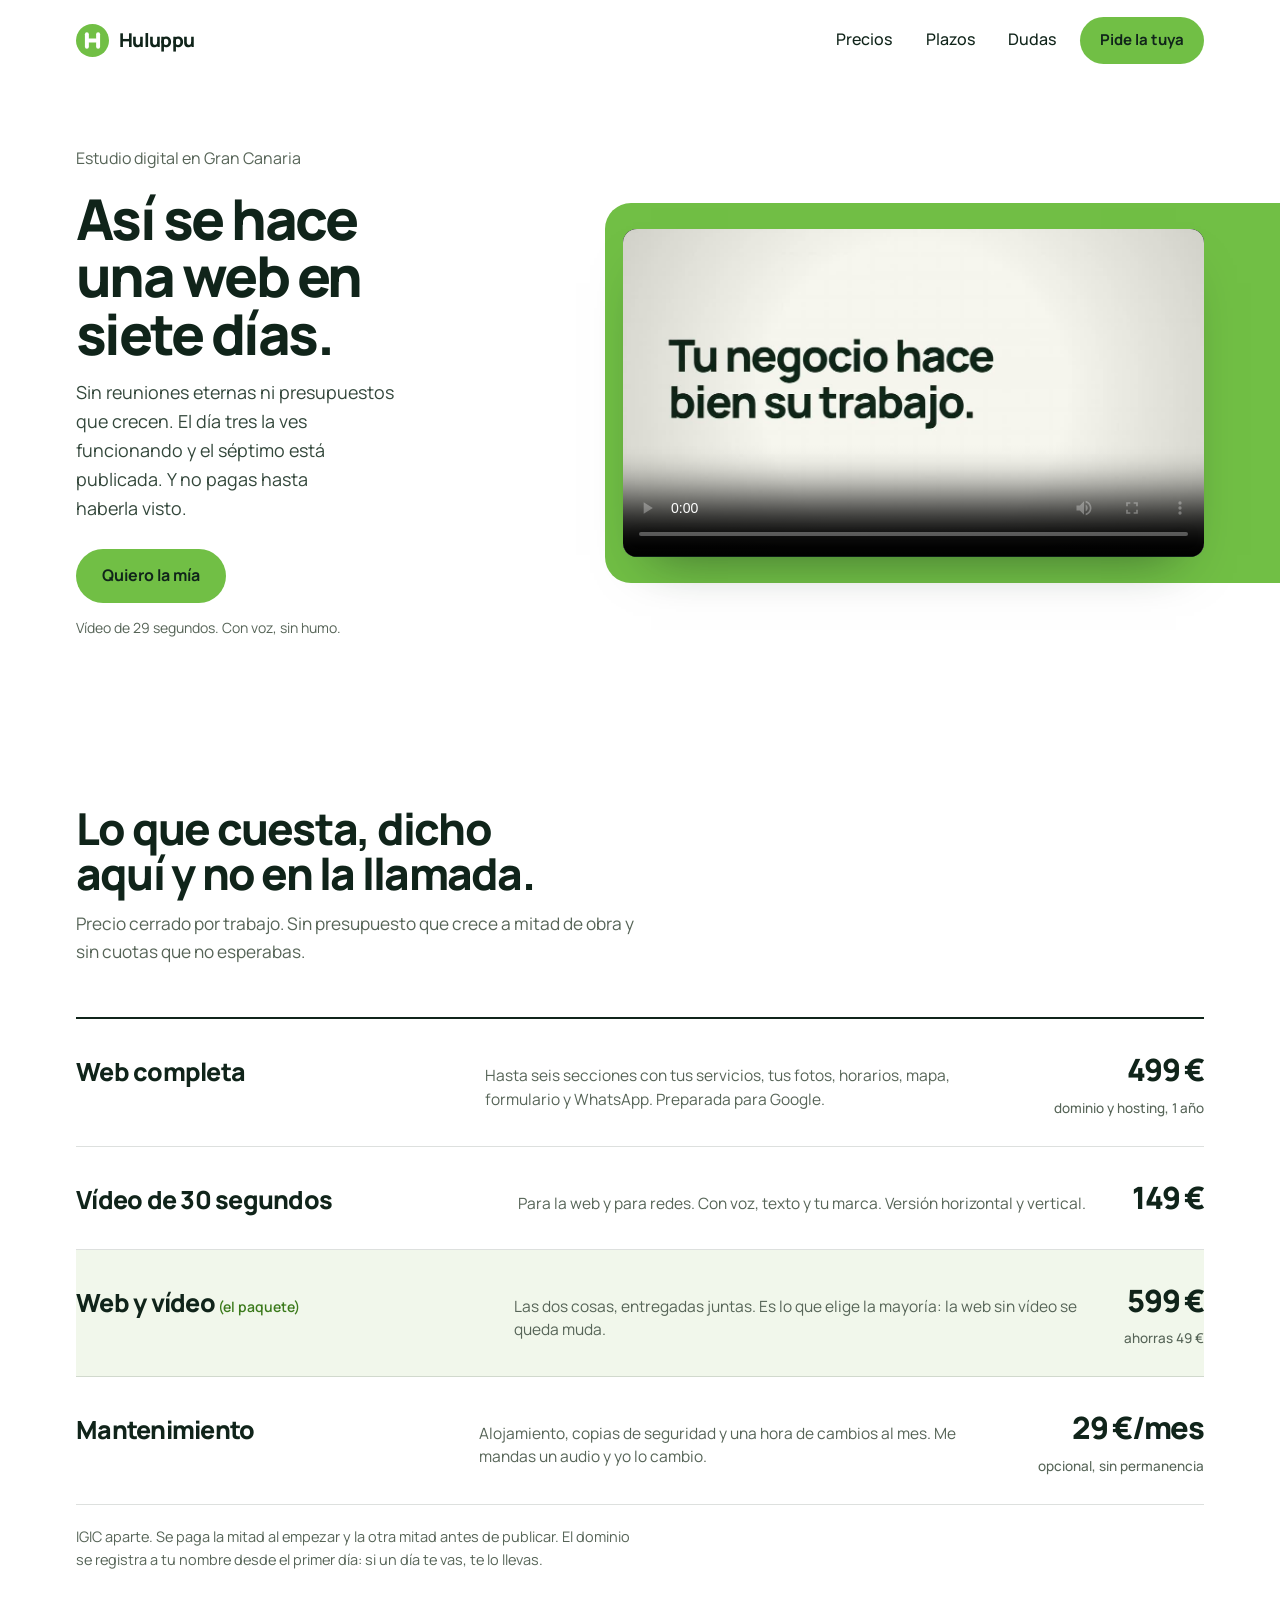
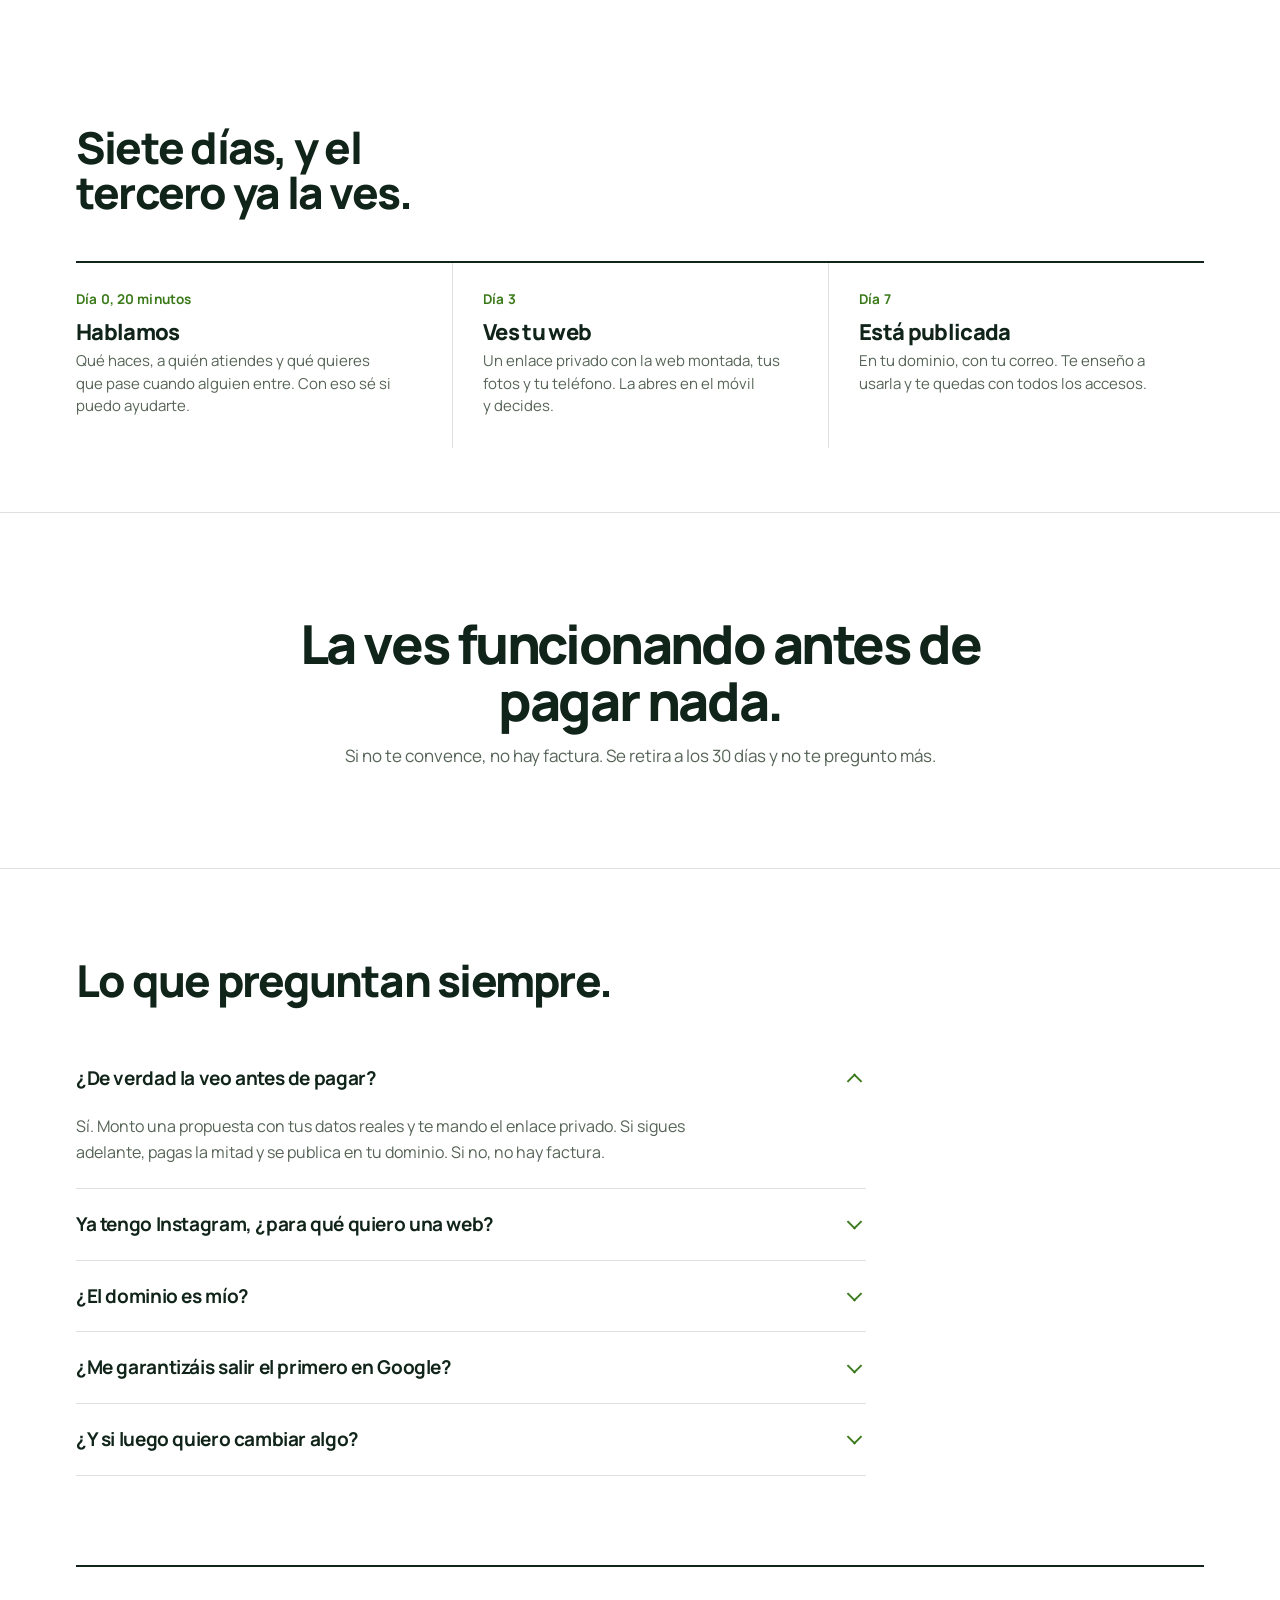
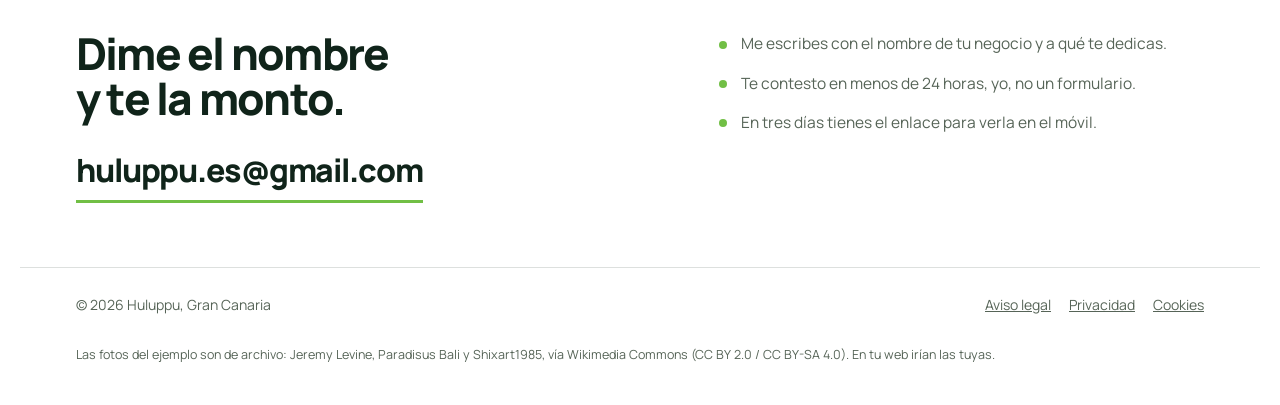
==== index.html @ ade47953 "Web de Huluppu: portada, aviso legal y video del proceso" ====
<!DOCTYPE html>
<html lang="es">
<head>
<meta charset="UTF-8">
<meta name="viewport" content="width=device-width, initial-scale=1">
<title>Huluppu. Webs y vídeo para negocios de Canarias</title>
<meta name="description" content="Escribe el nombre de tu negocio y mira cómo quedaría su web. Estudio digital en Gran Canaria: web, vídeo y mantenimiento con precio cerrado.">
<meta name="theme-color" content="#FFFFFF">
<meta property="og:title" content="Huluppu. Mira la web de tu negocio antes de pagarla">
<meta property="og:description" content="Escribe el nombre de tu negocio y lo ves al instante.">
<link rel="icon" href="data:image/svg+xml,%3Csvg xmlns='http://www.w3.org/2000/svg' viewBox='0 0 100 100'%3E%3Ccircle cx='50' cy='50' r='50' fill='%2371BF45'/%3E%3Cg fill='%23fff'%3E%3Crect x='27' y='25' width='12' height='50' rx='6'/%3E%3Crect x='61' y='25' width='12' height='50' rx='6'/%3E%3Crect x='33.5' y='44' width='33' height='12' rx='6'/%3E%3C/g%3E%3C/svg%3E">
<link rel="preconnect" href="https://fonts.googleapis.com">
<link rel="preconnect" href="https://fonts.gstatic.com" crossorigin>
<link href="https://fonts.googleapis.com/css2?family=Manrope:wght@400;500;600;700;800&display=swap" rel="stylesheet">
<style>
:root{
  --verde:#71BF45;
  --verde-osc:#3B7A1B;
  --tinta:#10241A;
  --gris:#566457;
  --papel:#FFFFFF;
  --hueso:#F1EFE7;
  --linea:rgba(16,36,26,.14);
  --f:"Manrope",system-ui,-apple-system,sans-serif;
  --ease:cubic-bezier(.22,1,.36,1);
  --g:clamp(20px,5vw,56px);
}
*,*::before,*::after{box-sizing:border-box}
html{-webkit-text-size-adjust:100%}
body{margin:0;background:var(--papel);color:var(--tinta);font-family:var(--f);
  font-size:17.5px;line-height:1.62;font-weight:400;-webkit-font-smoothing:antialiased;overflow-x:hidden}
img,svg{display:block;max-width:100%}
a{color:inherit}
button,input{font:inherit;color:inherit}
h1,h2,h3{font-weight:800;letter-spacing:-.042em;line-height:1.02;margin:0;text-wrap:balance}
p{margin:0;text-wrap:pretty}
::selection{background:var(--verde);color:var(--tinta)}
:focus-visible{outline:2px solid var(--verde-osc);outline-offset:3px;border-radius:3px}
.wrap{max-width:1240px;margin-inline:auto;padding-inline:var(--g)}
.sr{position:absolute;width:1px;height:1px;overflow:hidden;clip:rect(0 0 0 0);white-space:nowrap}

/* ---------- nav ---------- */
.nav{position:sticky;top:0;z-index:60;display:flex;align-items:center;gap:24px;height:82px;
  background:rgba(255,255,255,.94);backdrop-filter:blur(10px);border-bottom:1px solid transparent;transition:border-color .3s}
.nav.fijo{border-bottom-color:var(--linea)}
.marca{display:flex;align-items:center;gap:10px;text-decoration:none;flex-shrink:0}
.marca svg{width:33px;height:33px}
.marca b{font-size:19px;font-weight:800;letter-spacing:-.035em}
.nav nav{margin-left:auto;display:flex;gap:clamp(16px,2.6vw,34px);font-size:16px;font-weight:500}
.nav nav a{text-decoration:none;padding:6px 0;border-bottom:2px solid transparent}
.nav nav a:hover{border-bottom-color:var(--verde)}
.cta{display:inline-flex;align-items:center;gap:10px;background:var(--verde);color:var(--tinta);
  font-weight:700;font-size:16px;padding:14px 26px;border:0;border-radius:999px;text-decoration:none;cursor:pointer;
  transition:background .2s,transform .2s var(--ease)}
.cta:hover{background:#65B03C;transform:translateY(-1px)}
.nav .cta{padding:11px 20px;font-size:15px}
.solo-movil{display:none}

/* ---------- hero ---------- */
.hero{position:relative;display:grid;grid-template-columns:minmax(0,.92fr) minmax(0,1.08fr);align-items:center;gap:clamp(30px,4vw,64px);
  padding-block:clamp(34px,5vw,68px) clamp(40px,6vw,80px)}
.hero-txt{max-width:30ch}
.quien{font-size:16px;color:var(--gris);margin-bottom:18px}
h1{font-size:clamp(33px,4.4vw,58px);letter-spacing:-.045em;margin-bottom:16px}
.hero-sub{font-size:clamp(16.5px,1.4vw,18.5px);color:#33473B;max-width:42ch}

/* campo de nombre */
.campo{margin-top:30px;max-width:430px}
.campo label{display:block;font-size:15px;font-weight:600;margin-bottom:8px}
.fila{display:flex;gap:10px}
.fila input{flex:1;min-width:0;background:var(--hueso);border:2px solid transparent;border-radius:12px;
  padding:15px 16px;font-size:16.5px;font-weight:600;letter-spacing:-.01em;transition:border-color .2s,background .2s}
.fila input::placeholder{color:#8A968C;font-weight:400}
.fila input:focus{outline:0;border-color:var(--verde);background:#fff}
.fila .cta{padding:15px 22px;white-space:nowrap}
.micro{font-size:14px;color:var(--gris);margin-top:10px}

/* escenario verde */
.escena{position:relative;isolation:isolate}
.escena::before{content:"";position:absolute;inset:-26px -18vw -26px -18px;background:var(--verde);border-radius:26px;z-index:-1;
  animation:tinta .9s var(--ease) both}
@keyframes tinta{from{clip-path:circle(0% at 62% 55%)}to{clip-path:circle(150% at 62% 55%)}}
.sectores{display:flex;flex-wrap:wrap;gap:8px;margin-bottom:14px}
.sectores button{background:rgba(16,36,26,.09);border:0;border-radius:999px;padding:7px 15px;font-size:14.5px;
  font-weight:600;cursor:pointer;transition:background .2s}
.sectores button[aria-pressed="true"]{background:var(--tinta);color:#fff}
.sectores button:hover:not([aria-pressed="true"]){background:rgba(16,36,26,.16)}

/* la web de muestra */
.video-caja{position:relative;border-radius:14px;overflow:hidden;box-shadow:0 26px 50px -28px rgba(16,36,26,.55);background:#0E1F16}
.video-caja video{width:100%;display:block;aspect-ratio:16/9;background:#0E1F16}
.muestra{background:#fff;border-radius:14px;box-shadow:0 26px 50px -28px rgba(16,36,26,.55);overflow:hidden}
.barra{display:flex;align-items:center;gap:7px;padding:9px 12px;border-bottom:1px solid #ECEDE8;background:#FAFAF7}
.barra i{width:8px;height:8px;border-radius:50%;background:#D8DAD2}
.barra span{margin-left:7px;font-size:12.5px;color:#8A968C;overflow:hidden;text-overflow:ellipsis;white-space:nowrap}
.sitio{padding:0 0 4px}
.sitio-cab{display:flex;align-items:center;justify-content:space-between;gap:14px;padding:15px 20px;border-bottom:1px solid #F0F1EC}
.sitio-cab b{font-size:14.5px;font-weight:800;letter-spacing:-.02em;color:#16281C;overflow:hidden;text-overflow:ellipsis;white-space:nowrap;max-width:58%}
.sitio-cab nav{display:flex;gap:13px;font-size:11.5px;color:#8A968C}
.sitio-cuerpo{padding:24px 20px 22px}
.sitio-cuerpo h3{font-size:clamp(19px,2.1vw,26px);line-height:1.1;letter-spacing:-.035em;color:#16281C;max-width:19ch}
.sitio-cuerpo p{font-size:12.5px;color:#6C7A6F;margin-top:9px;max-width:34ch}
.sitio-btn{display:inline-block;margin-top:16px;background:var(--verde);color:var(--tinta);font-size:12.5px;font-weight:700;
  padding:9px 17px;border-radius:999px}
.sitio-lista{display:flex;flex-wrap:wrap;gap:6px 20px;margin-top:18px;padding-top:15px;border-top:1px solid #F0F1EC}
.sitio-lista span{font-size:11.5px;color:#6C7A6F}
.sitio-lista span+span{border-left:1px solid #E2E5DD;padding-left:18px}

/* foto del ejemplo */
.foto{overflow:hidden;background:#EDEFE9}
.foto img{width:100%;aspect-ratio:21/9;object-fit:cover;display:block;transition:opacity .24s ease}
.foto.cambiando img{opacity:0}
.listo[hidden]{display:none}
.listo{margin-top:12px;font-size:14.5px;color:var(--tinta);font-weight:600;display:flex;gap:8px;align-items:center;max-width:52ch}
.listo::before{content:"✓";font-size:15px;line-height:1;flex-shrink:0}
.creditos{margin-top:14px;font-size:12.5px;color:var(--gris);flex-basis:100%}

/* ---------- secciones ---------- */
section{position:relative}
.titulo{max-width:56ch}
h2{font-size:clamp(28px,3.6vw,44px);letter-spacing:-.04em}
.intro{color:var(--gris);font-size:clamp(16px,1.35vw,18px);margin-top:14px;max-width:52ch}

/* tarifa */
.tarifa{margin-top:clamp(34px,4vw,52px);border-top:2px solid var(--tinta)}
.fila-t{display:grid;grid-template-columns:minmax(0,1.05fr) minmax(0,1.5fr) auto;gap:clamp(16px,3vw,40px);
  align-items:baseline;padding:26px 0;border-bottom:1px solid var(--linea)}
.fila-t h3{font-size:clamp(19px,2vw,25px);font-weight:800;letter-spacing:-.03em}
.fila-t p{font-size:15.5px;color:var(--gris);line-height:1.5}
.fila-t .precio{font-size:clamp(23px,2.4vw,31px);font-weight:800;letter-spacing:-.04em;white-space:nowrap;text-align:right}
.fila-t .precio small{display:block;font-size:13.5px;font-weight:500;color:var(--gris);letter-spacing:0;margin-top:3px}
.fila-t.destacada{background:#F1F7EB}
.fila-t.destacada h3::after{content:" (el paquete)";font-size:14px;font-weight:600;color:var(--verde-osc);letter-spacing:0}
.nota{margin-top:20px;font-size:14.5px;color:var(--gris);max-width:62ch}

/* plazo */
.plazo{margin-top:clamp(30px,4vw,46px);display:grid;grid-template-columns:repeat(3,1fr);gap:0;
  border-top:2px solid var(--tinta)}
.dia{padding:26px clamp(14px,2.4vw,30px) 30px 0;position:relative}
.dia+.dia{padding-left:clamp(14px,2.4vw,30px);border-left:1px solid var(--linea)}
.dia b{display:block;font-size:13.5px;font-weight:700;color:var(--verde-osc);margin-bottom:10px;letter-spacing:.01em}
.dia h3{font-size:clamp(18px,1.9vw,22px);font-weight:800;letter-spacing:-.03em;margin-bottom:7px}
.dia p{font-size:15px;color:var(--gris);line-height:1.5}

/* frase */
.frase{padding-block:clamp(58px,8vw,110px);border-top:1px solid var(--linea);border-bottom:1px solid var(--linea);text-align:center}
.frase p{font-size:clamp(26px,4.2vw,54px);font-weight:800;letter-spacing:-.045em;line-height:1.06;max-width:19ch;margin-inline:auto}
.frase span{display:block;margin-top:18px;font-size:clamp(15px,1.4vw,17px);font-weight:400;color:var(--gris);letter-spacing:0}
.frase em{font-style:normal}

/* dudas */
.dudas{margin-top:clamp(28px,3.4vw,40px);max-width:790px}
details{border-bottom:1px solid var(--linea)}
summary{cursor:pointer;list-style:none;padding:20px 34px 20px 0;position:relative;
  font-size:clamp(16.5px,1.6vw,19px);font-weight:700;letter-spacing:-.02em}
summary::-webkit-details-marker{display:none}
summary::after{content:"";position:absolute;right:6px;top:50%;width:11px;height:11px;
  border-right:2px solid var(--verde-osc);border-bottom:2px solid var(--verde-osc);
  transform:translateY(-70%) rotate(45deg);transition:transform .25s var(--ease)}
details[open] summary::after{transform:translateY(-30%) rotate(-135deg)}
details p{padding:0 0 22px;font-size:16px;color:var(--gris);max-width:66ch}

/* contacto */
.contacto{display:grid;grid-template-columns:minmax(0,1.1fr) minmax(0,.9fr);gap:clamp(28px,4vw,64px);
  align-items:start;border-top:2px solid var(--tinta);padding-block:clamp(40px,5vw,64px)}
.contacto h2{max-width:16ch}
.mail{display:inline-block;margin-top:24px;font-size:clamp(19px,2.6vw,32px);font-weight:800;letter-spacing:-.035em;
  text-decoration:none;border-bottom:3px solid var(--verde);padding-bottom:3px;word-break:break-word}
.mail:hover{border-bottom-color:var(--tinta)}
.pasos{display:flex;flex-direction:column;gap:14px;font-size:15.5px;color:var(--gris)}
.pasos div{padding-left:22px;position:relative}
.pasos div::before{content:"";position:absolute;left:0;top:.62em;width:8px;height:8px;border-radius:50%;background:var(--verde)}

/* pie */
.pie{border-top:1px solid var(--linea);padding-block:26px 40px;display:flex;flex-wrap:wrap;gap:14px 28px;
  justify-content:space-between;align-items:center;font-size:14px;color:var(--gris)}
.pie nav{display:flex;flex-wrap:wrap;gap:18px}
.pie a:hover{color:var(--tinta)}

@media(max-width:900px){
  .nav{gap:12px}
  .marca b{display:none}
  .nav nav{display:flex;font-size:14.5px;gap:15px;margin-left:auto}
  .nav nav a{padding:4px 0}
  .nav .cta:not(.solo-movil){display:none}
  .solo-movil{display:inline-flex}
  .nav .cta{padding:10px 16px;font-size:14.5px}
  .hero{grid-template-columns:1fr;gap:30px}
  .hero-txt{max-width:none}
  .escena::before{inset:-18px calc(var(--g) * -1) -18px calc(var(--g) * -1);border-radius:20px}
  .sectores{margin-top:4px}
  .fila-t{grid-template-columns:1fr auto;gap:6px 14px;padding:20px 0}
  .fila-t h3{grid-column:1}
  .fila-t .precio{grid-column:2;grid-row:1}
  .fila-t p{grid-column:1/-1}
  .plazo{grid-template-columns:1fr;border-top:2px solid var(--tinta)}
  .dia{padding:20px 0 22px}
  .dia+.dia{padding-left:0;border-left:0;border-top:1px solid var(--linea)}
  .contacto{grid-template-columns:1fr;gap:28px}
  .frase p{max-width:16ch}
}
@media(prefers-reduced-motion:reduce){
  .escena::before{animation:none;clip-path:none}
  .cta:hover{transform:none}
  summary::after{transition:none}
}
</style>
</head>
<body>

<header class="nav wrap fijo" id="nav">
  <a class="marca" href="#arriba" aria-label="Huluppu, inicio">
    <svg viewBox="0 0 100 100" aria-hidden="true"><circle cx="50" cy="50" r="50" fill="#71BF45"/>
      <g fill="#fff"><rect x="27" y="25" width="12" height="50" rx="6"/><rect x="61" y="25" width="12" height="50" rx="6"/>
      <rect x="33.5" y="44" width="33" height="12" rx="6"/></g></svg>
    <b>Huluppu</b>
  </a>
  <nav aria-label="Principal">
    <a href="#tarifa">Precios</a>
    <a href="#plazos">Plazos</a>
    <a href="#dudas">Dudas</a>
  </nav>
  <a class="cta" href="#contacto">Pide la tuya</a>
  <a class="cta solo-movil" href="#contacto">Pídela</a>
</header>

<main id="arriba">
<section class="hero wrap">
  <div class="hero-txt">
    <p class="quien">Estudio digital en Gran Canaria</p>
    <h1>Así se hace una web en siete días.</h1>
    <p class="hero-sub">Sin reuniones eternas ni presupuestos que crecen. El día tres la ves funcionando y el séptimo está publicada. Y no pagas hasta haberla visto.</p>
    <p style="margin-top:26px"><a class="cta" href="#contacto">Quiero la mía</a></p>
    <p class="micro" style="margin-top:14px">Vídeo de 29 segundos. Con voz, sin humo.</p>
  </div>

  <div class="escena">
    <div class="video-caja">
      <video id="video" poster="[data-uri]" preload="metadata" playsinline controls src="huluppu-proceso.mp4"></video>
    </div>
    
  </div>
</section>

<section class="wrap" id="tarifa" style="padding-block:clamp(52px,7vw,96px)">
  <div class="titulo">
    <h2>Lo que cuesta, dicho aquí y no en la llamada.</h2>
    <p class="intro">Precio cerrado por trabajo. Sin presupuesto que crece a mitad de obra y sin cuotas que no esperabas.</p>
  </div>

  <div class="tarifa">
    <div class="fila-t">
      <h3>Web completa</h3>
      <p>Hasta seis secciones con tus servicios, tus fotos, horarios, mapa, formulario y WhatsApp. Preparada para Google.</p>
      <div class="precio">499 €<small>dominio y hosting, 1 año</small></div>
    </div>
    <div class="fila-t">
      <h3>Vídeo de 30 segundos</h3>
      <p>Para la web y para redes. Con voz, texto y tu marca. Versión horizontal y vertical.</p>
      <div class="precio">149 €</div>
    </div>
    <div class="fila-t destacada">
      <h3>Web y vídeo</h3>
      <p>Las dos cosas, entregadas juntas. Es lo que elige la mayoría: la web sin vídeo se queda muda.</p>
      <div class="precio">599 €<small>ahorras 49 €</small></div>
    </div>
    <div class="fila-t">
      <h3>Mantenimiento</h3>
      <p>Alojamiento, copias de seguridad y una hora de cambios al mes. Me mandas un audio y yo lo cambio.</p>
      <div class="precio">29 €/mes<small>opcional, sin permanencia</small></div>
    </div>
  </div>
  <p class="nota">IGIC aparte. Se paga la mitad al empezar y la otra mitad antes de publicar. El dominio se registra a tu nombre desde el primer día: si un día te vas, te lo llevas.</p>
</section>

<section class="wrap" id="plazos" style="padding-block:clamp(40px,5vw,64px)">
  <div class="titulo">
    <h2>Siete días, y el tercero ya la ves.</h2>
  </div>
  <div class="plazo">
    <div class="dia">
      <b>Día 0, 20 minutos</b>
      <h3>Hablamos</h3>
      <p>Qué haces, a quién atiendes y qué quieres que pase cuando alguien entre. Con eso sé si puedo ayudarte.</p>
    </div>
    <div class="dia">
      <b>Día 3</b>
      <h3>Ves tu web</h3>
      <p>Un enlace privado con la web montada, tus fotos y tu teléfono. La abres en el móvil y decides.</p>
    </div>
    <div class="dia">
      <b>Día 7</b>
      <h3>Está publicada</h3>
      <p>En tu dominio, con tu correo. Te enseño a usarla y te quedas con todos los accesos.</p>
    </div>
  </div>
</section>

<section class="frase">
  <div class="wrap">
    <p>La ves funcionando antes de pagar nada.
      <span>Si no te convence, no hay factura. Se retira a los 30 días y no te pregunto más.</span>
    </p>
  </div>
</section>

<section class="wrap" id="dudas" style="padding-block:clamp(52px,7vw,96px)">
  <div class="titulo">
    <h2>Lo que preguntan siempre.</h2>
  </div>
  <div class="dudas">
    <details open>
      <summary>¿De verdad la veo antes de pagar?</summary>
      <p>Sí. Monto una propuesta con tus datos reales y te mando el enlace privado. Si sigues adelante, pagas la mitad y se publica en tu dominio. Si no, no hay factura.</p>
    </details>
    <details>
      <summary>Ya tengo Instagram, ¿para qué quiero una web?</summary>
      <p>Instagram no sale cuando alguien busca «reformas en Las Palmas» en Google, y no puedes cerrar un presupuesto ahí. La web no compite con tu Instagram: lo aterriza.</p>
    </details>
    <details>
      <summary>¿El dominio es mío?</summary>
      <p>Sí. Se registra a tu nombre el primer día. Si te vas, te lo llevas con la web.</p>
    </details>
    <details>
      <summary>¿Me garantizáis salir el primero en Google?</summary>
      <p>No, y desconfía de quien lo prometa. Lo que hago es que Google entienda tu web: velocidad, títulos, textos y ficha de Google bien puesta. Lo demás depende de la competencia y del tiempo.</p>
    </details>
    <details>
      <summary>¿Y si luego quiero cambiar algo?</summary>
      <p>Con el mantenimiento me mandas un audio y lo cambio yo, hasta una hora al mes. Sin mantenimiento, cada cambio se presupuesta aparte.</p>
    </details>
  </div>
</section>

<section class="wrap" id="contacto">
  <div class="contacto">
    <div>
      <h2>Dime el nombre y te la monto.</h2>
      <a class="mail" id="mail" href="mailto:huluppu.es@gmail.com">huluppu.es@gmail.com</a>
    </div>
    <div class="pasos">
      <div>Me escribes con el nombre de tu negocio y a qué te dedicas.</div>
      <div>Te contesto en menos de 24 horas, yo, no un formulario.</div>
      <div>En tres días tienes el enlace para verla en el móvil.</div>
    </div>
  </div>
</section>
</main>

<footer class="pie wrap">
  <span>© <span id="anio">2026</span> Huluppu, Gran Canaria</span>
  <nav aria-label="Legal">
    <a href="legal.html#aviso">Aviso legal</a>
    <a href="legal.html#privacidad">Privacidad</a>
    <a href="legal.html#cookies">Cookies</a>
  </nav>
  <p class="creditos">Las fotos del ejemplo son de archivo: Jeremy Levine, Paradisus Bali y Shixart1985, vía Wikimedia Commons (CC BY 2.0 / CC BY-SA 4.0). En tu web irían las tuyas.</p>
</footer>

<script>
(function(){
  "use strict";
  window.addEventListener('scroll', function(){
    document.getElementById('nav').classList.toggle('fijo', window.scrollY > 120);
  }, {passive:true});
  document.getElementById('mail').addEventListener('click', function(ev){
    ev.preventDefault();
    var dir = ['huluppu','es'].join('.') + '@' + 'gmail.com';
    var cuerpo = "Negocio: \nA qué me dedico: \nWeb actual (si hay): \n";
    window.location.href = 'mailto:' + dir + '?subject=' + encodeURIComponent('Quiero ver la web de mi negocio') + '&body=' + encodeURIComponent(cuerpo);
  });
  document.getElementById('anio').textContent = new Date().getFullYear();
})();
</script>
</body>
</html>
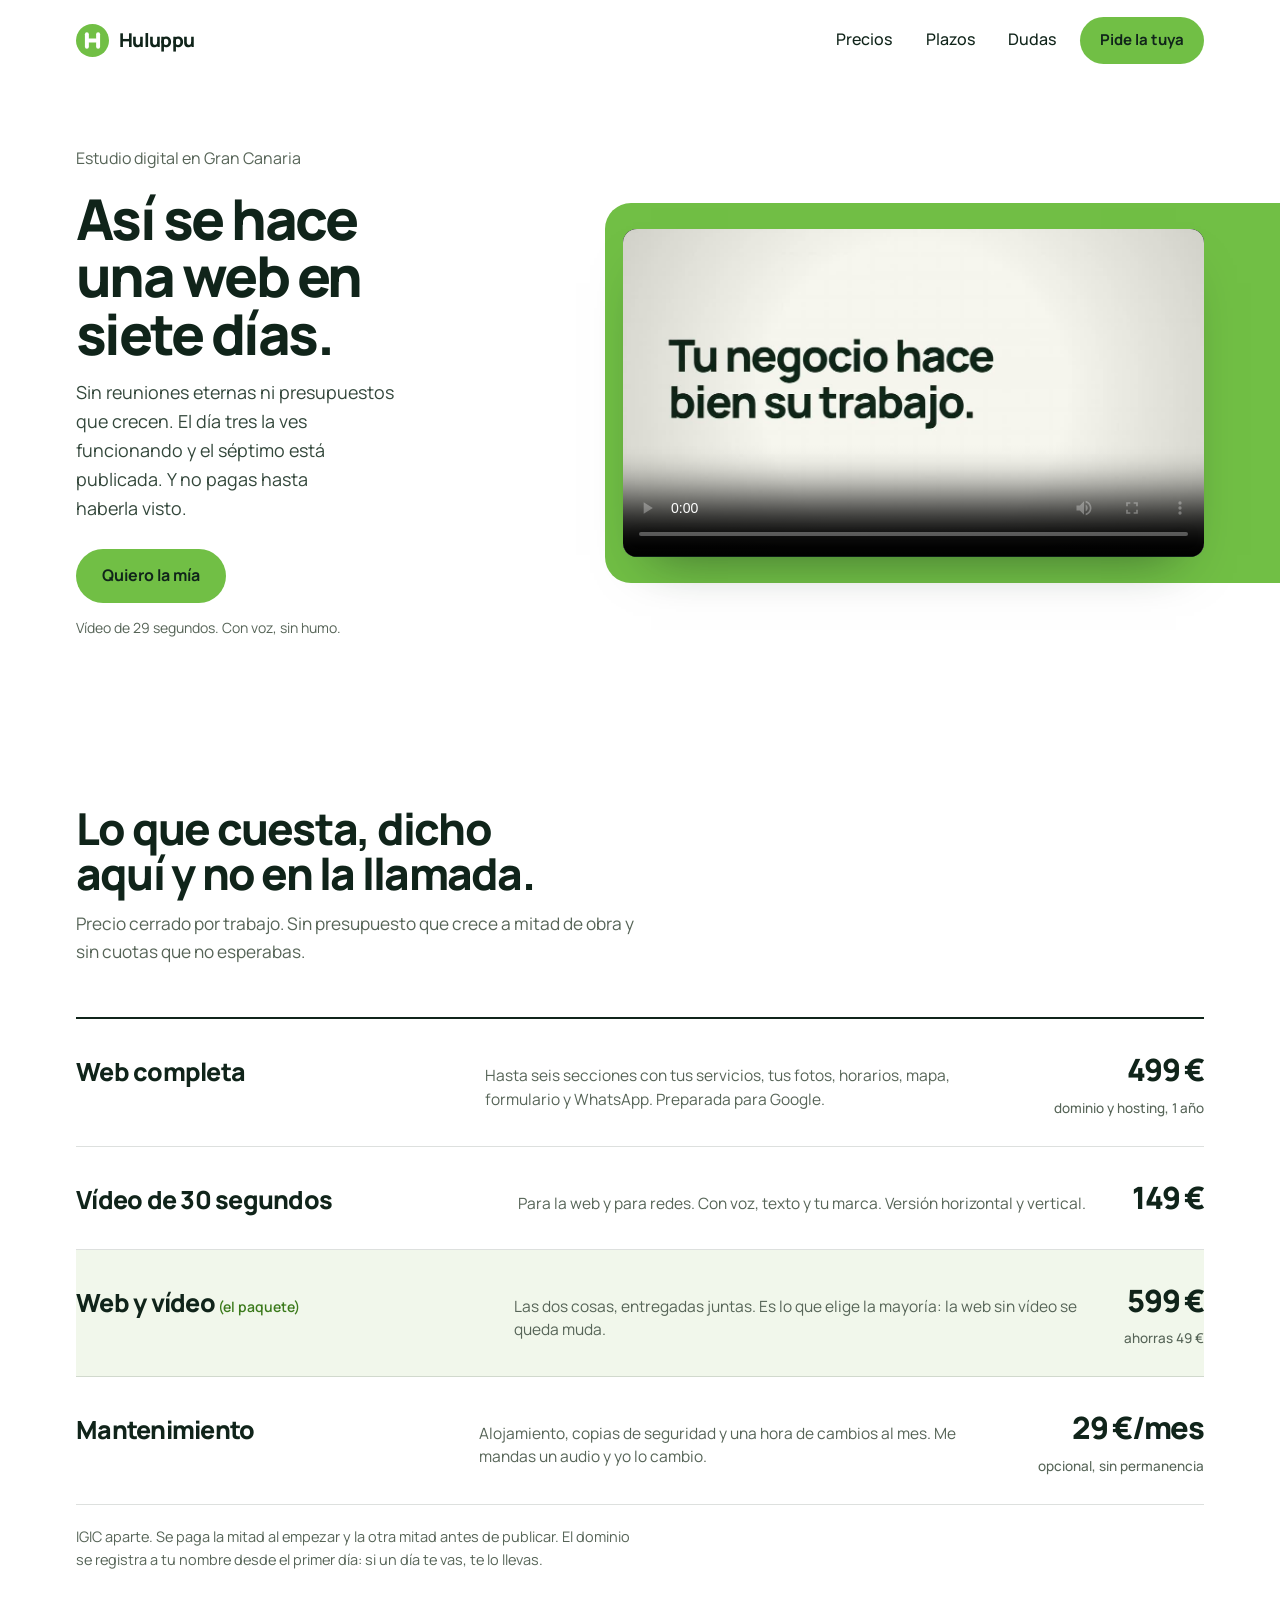
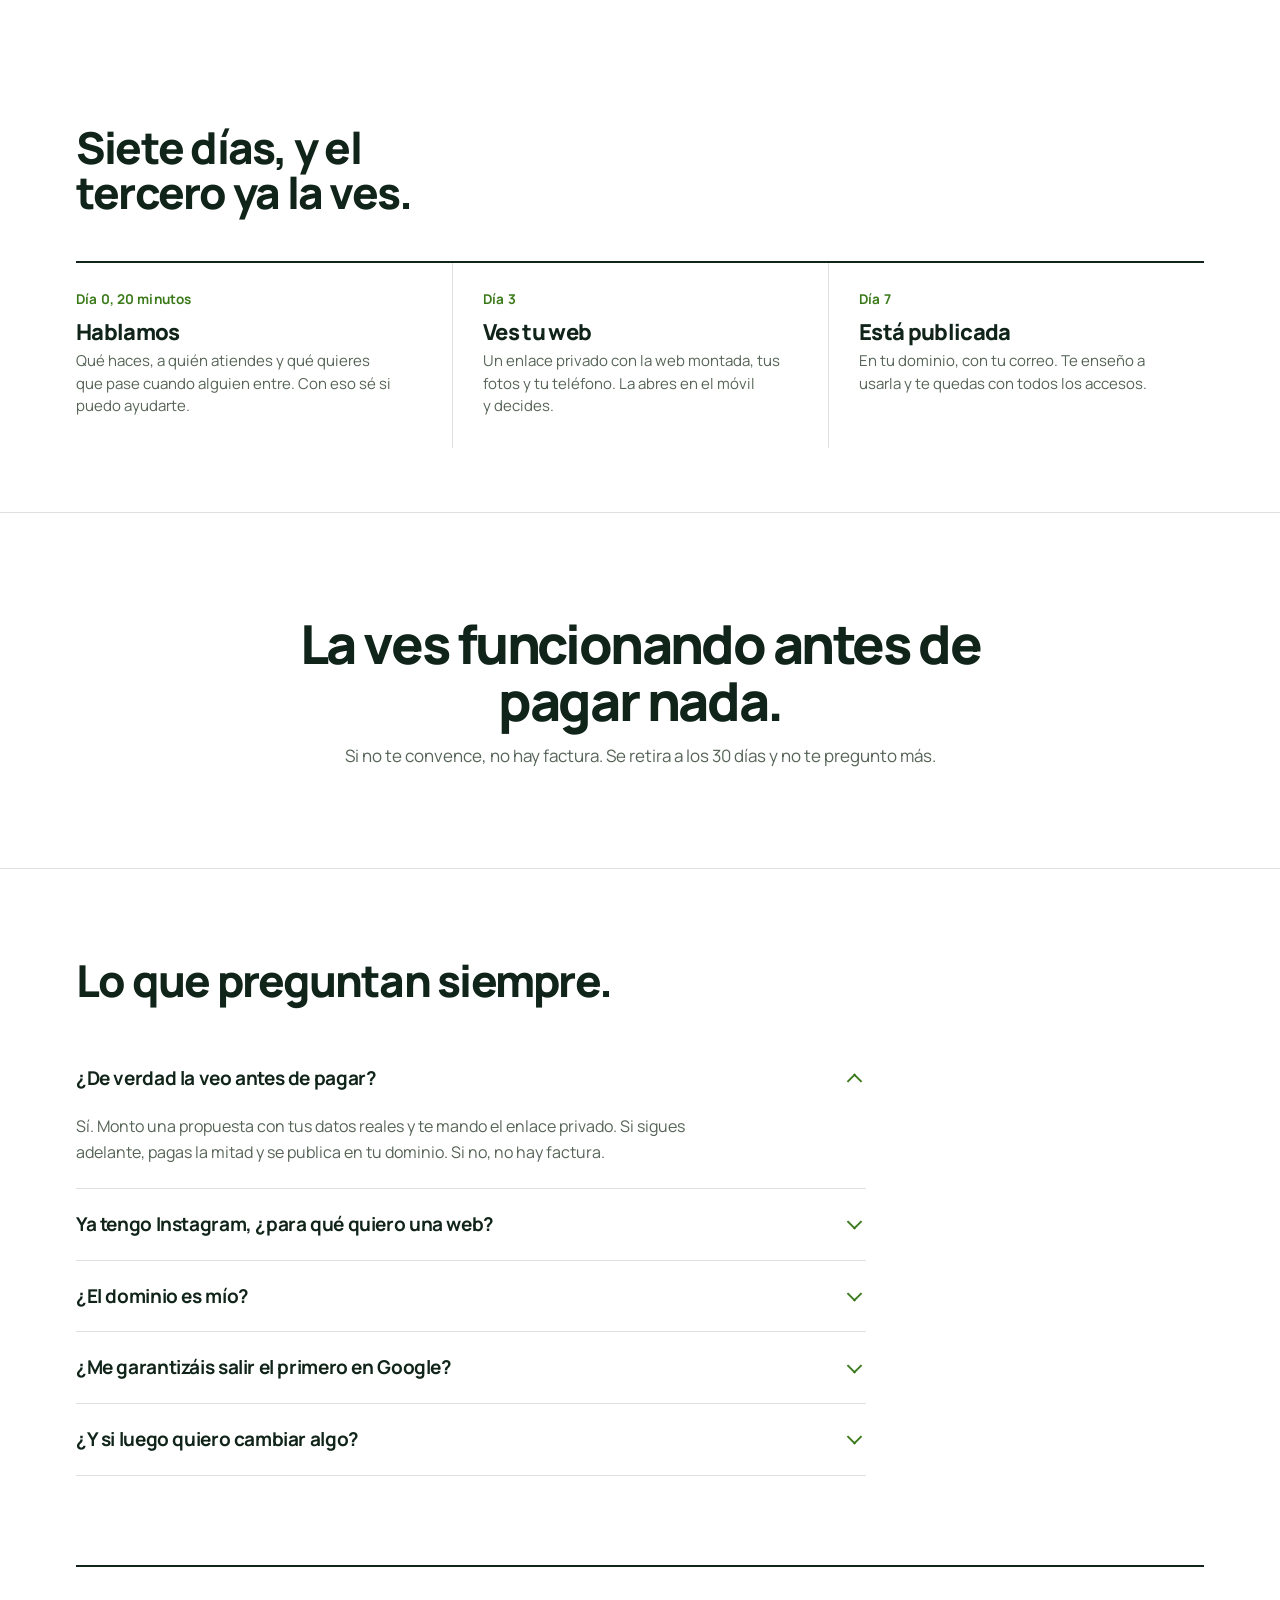
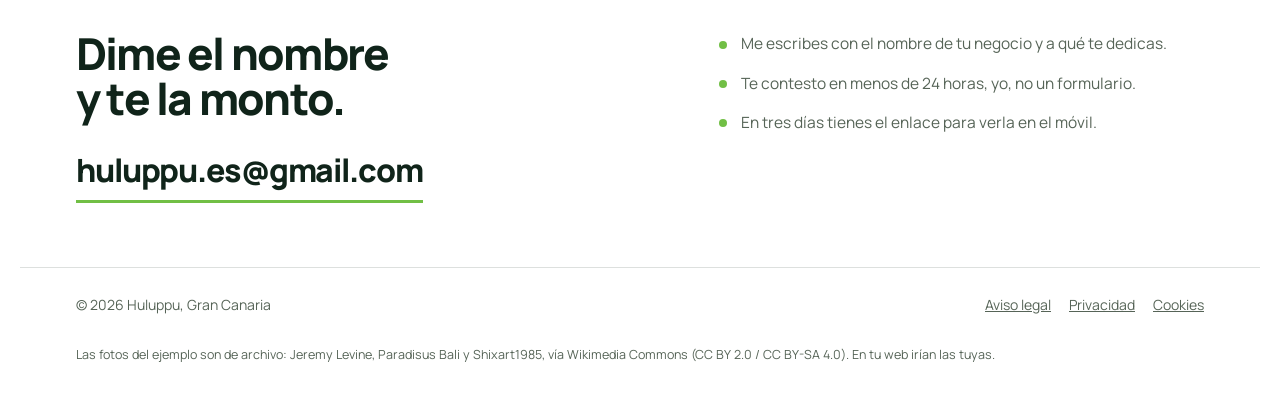
==== commit 86fd77c8: "Publicable: tipografias locales (sin CDN), og:image, robots, sitemap y 404 - Manrope e Inter servida" ====
--- a/index.html
+++ b/index.html
@@ -9,9 +9,18 @@
 <meta property="og:title" content="Huluppu. Mira la web de tu negocio antes de pagarla">
 <meta property="og:description" content="Escribe el nombre de tu negocio y lo ves al instante.">
 <link rel="icon" href="data:image/svg+xml,%3Csvg xmlns='http://www.w3.org/2000/svg' viewBox='0 0 100 100'%3E%3Ccircle cx='50' cy='50' r='50' fill='%2371BF45'/%3E%3Cg fill='%23fff'%3E%3Crect x='27' y='25' width='12' height='50' rx='6'/%3E%3Crect x='61' y='25' width='12' height='50' rx='6'/%3E%3Crect x='33.5' y='44' width='33' height='12' rx='6'/%3E%3C/g%3E%3C/svg%3E">
-<link rel="preconnect" href="https://fonts.googleapis.com">
-<link rel="preconnect" href="https://fonts.gstatic.com" crossorigin>
-<link href="https://fonts.googleapis.com/css2?family=Manrope:wght@400;500;600;700;800&display=swap" rel="stylesheet">
+<link rel="stylesheet" href="assets/fonts.css">
+<link rel="preload" href="assets/fonts/manrope-latin.woff2" as="font" type="font/woff2" crossorigin>
+<link rel="canonical" href="https://huluppu.es/">
+<meta property="og:type" content="website">
+<meta property="og:url" content="https://huluppu.es/">
+<meta property="og:site_name" content="Huluppu">
+<meta property="og:locale" content="es_ES">
+<meta property="og:image" content="https://huluppu.es/assets/og-huluppu.png">
+<meta property="og:image:width" content="1200">
+<meta property="og:image:height" content="630">
+<meta property="og:image:alt" content="Huluppu. Webs y vídeo con precio cerrado.">
+<meta name="twitter:card" content="summary_large_image">
 <style>
 :root{
   --verde:#71BF45;
@@ -26,7 +35,7 @@
   --g:clamp(20px,5vw,56px);
 }
 *,*::before,*::after{box-sizing:border-box}
-html{-webkit-text-size-adjust:100%}
+html{-webkit-text-size-adjust:100%;overflow-x:clip}
 body{margin:0;background:var(--papel);color:var(--tinta);font-family:var(--f);
   font-size:17.5px;line-height:1.62;font-weight:400;-webkit-font-smoothing:antialiased;overflow-x:hidden}
 img,svg{display:block;max-width:100%}
--- a/assets/fonts.css
+++ b/assets/fonts.css
@@ -0,0 +1,5 @@
+/* Tipografías locales. Manrope e Inter, licencia OFL. Sin CDN de terceros. */
+@font-face{font-family:'Manrope';font-style:normal;font-weight:400 800;font-display:swap;src:url(fonts/manrope-latin-ext.woff2) format('woff2');unicode-range:U+0100-02BA, U+02BD-02C5, U+02C7-02CC, U+02CE-02D7, U+02DD-02FF, U+0304, U+0308, U+0329, U+1D00-1DBF, U+1E00-1E9F, U+1EF2-1EFF, U+2020, U+20A0-20AB, U+20AD-20C4, U+2113, U+2C60-2C7F, U+A720-A7FF;}
+@font-face{font-family:'Manrope';font-style:normal;font-weight:400 800;font-display:swap;src:url(fonts/manrope-latin.woff2) format('woff2');unicode-range:U+0000-00FF, U+0131, U+0152-0153, U+02BB-02BC, U+02C6, U+02DA, U+02DC, U+0304, U+0308, U+0329, U+2000-206F, U+20AC, U+2122, U+2191, U+2193, U+2212, U+2215, U+FEFF, U+FFFD;}
+@font-face{font-family:'Inter';font-style:normal;font-weight:400 600;font-display:swap;src:url(fonts/inter-latin-ext.woff2) format('woff2');unicode-range:U+0100-02BA, U+02BD-02C5, U+02C7-02CC, U+02CE-02D7, U+02DD-02FF, U+0304, U+0308, U+0329, U+1D00-1DBF, U+1E00-1E9F, U+1EF2-1EFF, U+2020, U+20A0-20AB, U+20AD-20C4, U+2113, U+2C60-2C7F, U+A720-A7FF;}
+@font-face{font-family:'Inter';font-style:normal;font-weight:400 600;font-display:swap;src:url(fonts/inter-latin.woff2) format('woff2');unicode-range:U+0000-00FF, U+0131, U+0152-0153, U+02BB-02BC, U+02C6, U+02DA, U+02DC, U+0304, U+0308, U+0329, U+2000-206F, U+20AC, U+2122, U+2191, U+2193, U+2212, U+2215, U+FEFF, U+FFFD;}
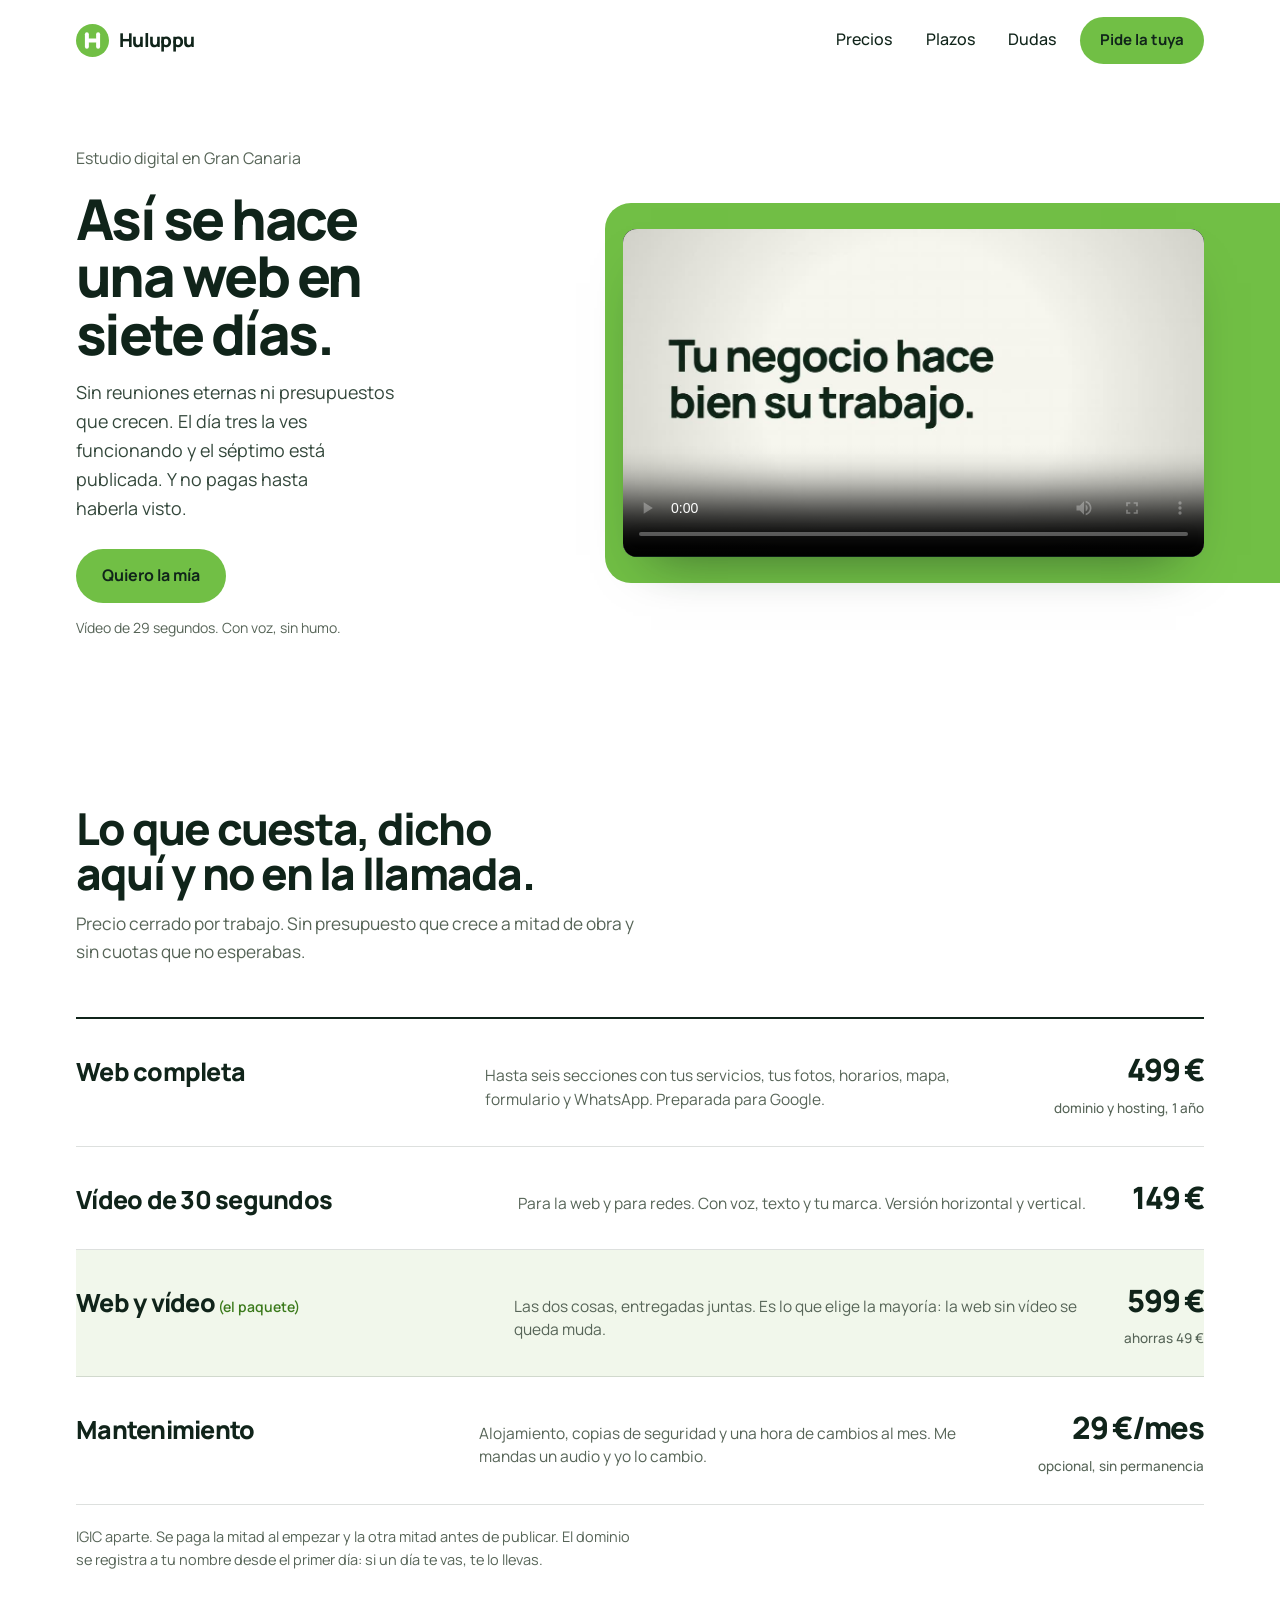
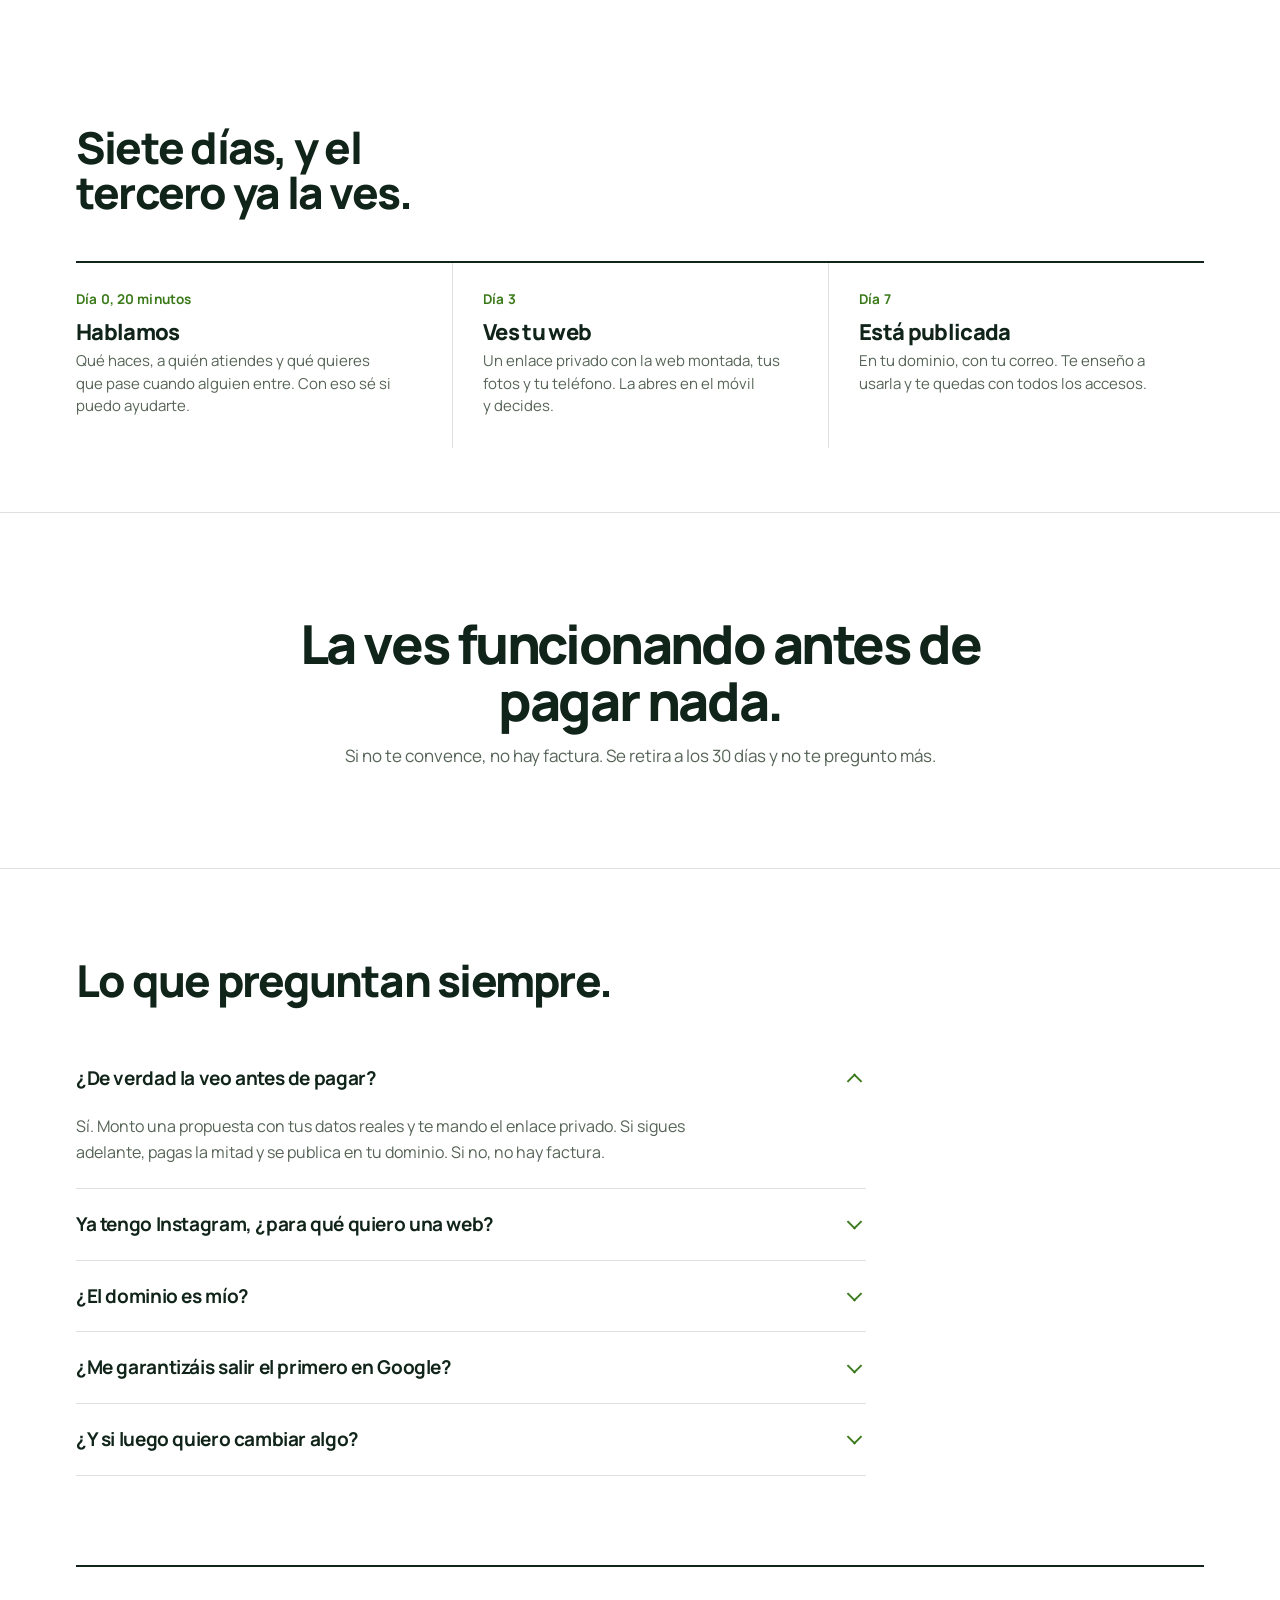
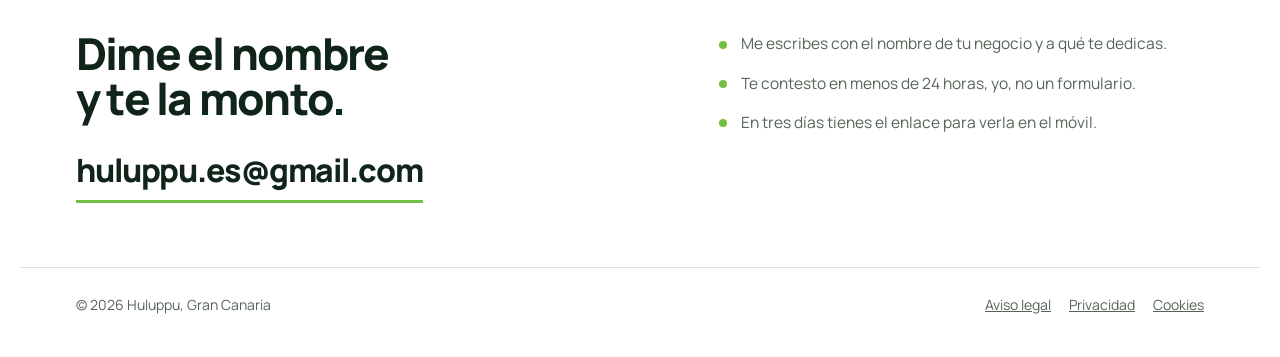
==== commit 6b233bfd: "Fuera el credito de fotos de archivo del pie La portada ya no usa fotos de Wikimedia (solo el poster" ====
--- a/index.html
+++ b/index.html
@@ -122,7 +122,6 @@
 .listo[hidden]{display:none}
 .listo{margin-top:12px;font-size:14.5px;color:var(--tinta);font-weight:600;display:flex;gap:8px;align-items:center;max-width:52ch}
 .listo::before{content:"✓";font-size:15px;line-height:1;flex-shrink:0}
-.creditos{margin-top:14px;font-size:12.5px;color:var(--gris);flex-basis:100%}
 
 /* ---------- secciones ---------- */
 section{position:relative}
@@ -363,7 +362,6 @@
     <a href="legal.html#privacidad">Privacidad</a>
     <a href="legal.html#cookies">Cookies</a>
   </nav>
-  <p class="creditos">Las fotos del ejemplo son de archivo: Jeremy Levine, Paradisus Bali y Shixart1985, vía Wikimedia Commons (CC BY 2.0 / CC BY-SA 4.0). En tu web irían las tuyas.</p>
 </footer>
 
 <script>
